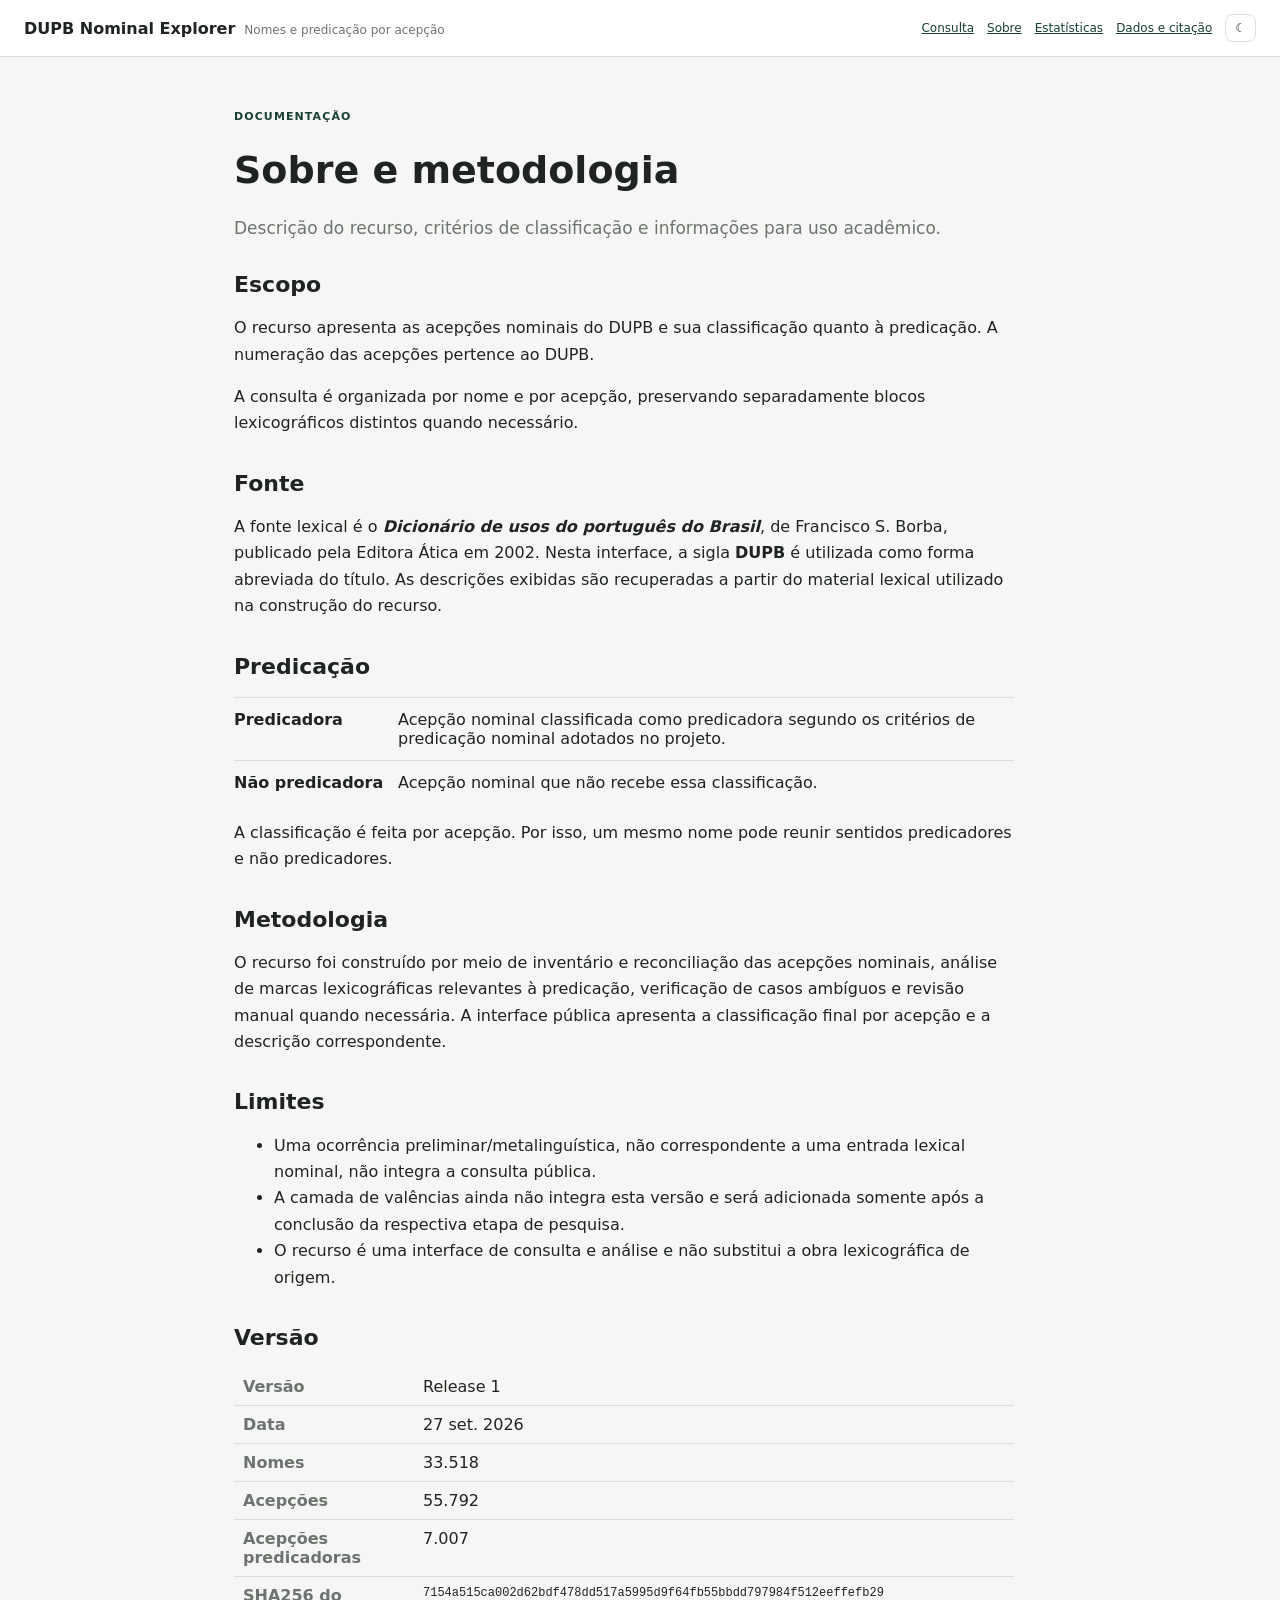
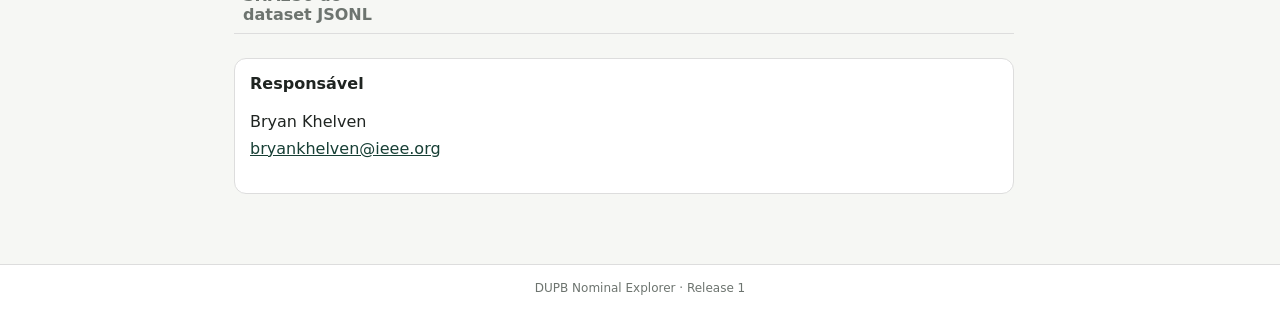
==== about.html @ 0bd73d30 "Publish DUPB Nominal Explorer" ====
<!doctype html><html lang="pt-BR"><head><meta charset="utf-8"><meta name="viewport" content="width=device-width,initial-scale=1"><title>Sobre · DUPB Nominal Explorer</title><script src="theme.js"></script><link rel="icon" href="favicon.svg" type="image/svg+xml"><link rel="stylesheet" href="styles.css"></head><body><header class="topbar"><div class="brand"><a href="index.html">DUPB Nominal Explorer</a><span>Nomes e predicação por acepção</span></div><nav><a href="index.html">Consulta</a><a href="about.html">Sobre</a><a href="stats.html">Estatísticas</a><a href="download.html">Dados e citação</a><button class="theme-btn" data-theme-toggle type="button"></button></nav></header><main class="page narrow"><p class="eyebrow">Documentação</p><h1>Sobre e metodologia</h1><p class="lead">Descrição do recurso, critérios de classificação e informações para uso acadêmico.</p><section class="prose"><h2>Escopo</h2><p>O recurso apresenta as acepções nominais do DUPB e sua classificação quanto à predicação. A numeração das acepções pertence ao DUPB.</p><p>A consulta é organizada por nome e por acepção, preservando separadamente blocos lexicográficos distintos quando necessário.</p><h2>Fonte</h2><p>A fonte lexical é o <strong><em>Dicionário de usos do português do Brasil</em></strong>, de Francisco S. Borba, publicado pela Editora Ática em 2002. Nesta interface, a sigla <strong>DUPB</strong> é utilizada como forma abreviada do título. As descrições exibidas são recuperadas a partir do material lexical utilizado na construção do recurso.</p><h2>Predicação</h2><div class="definition"><strong>Predicadora</strong><span>Acepção nominal classificada como predicadora segundo os critérios de predicação nominal adotados no projeto.</span></div><div class="definition"><strong>Não predicadora</strong><span>Acepção nominal que não recebe essa classificação.</span></div><p>A classificação é feita por acepção. Por isso, um mesmo nome pode reunir sentidos predicadores e não predicadores.</p><h2>Metodologia</h2><p>O recurso foi construído por meio de inventário e reconciliação das acepções nominais, análise de marcas lexicográficas relevantes à predicação, verificação de casos ambíguos e revisão manual quando necessária. A interface pública apresenta a classificação final por acepção e a descrição correspondente.</p><h2>Limites</h2><ul><li>Uma ocorrência preliminar/metalinguística, não correspondente a uma entrada lexical nominal, não integra a consulta pública.</li><li>A camada de valências ainda não integra esta versão e será adicionada somente após a conclusão da respectiva etapa de pesquisa.</li><li>O recurso é uma interface de consulta e análise e não substitui a obra lexicográfica de origem.</li></ul><h2>Versão</h2><table class="public-version"><tr><th>Versão</th><td>Release 1</td></tr><tr><th>Data</th><td>27 set. 2026</td></tr><tr><th>Nomes</th><td>33.518</td></tr><tr><th>Acepções</th><td>55.792</td></tr><tr><th>Acepções predicadoras</th><td>7.007</td></tr><tr><th>SHA256 do dataset JSONL</th><td class="mono" data-dataset-sha></td></tr></table><div class="contact"><strong>Responsável</strong><p>Bryan Khelven<br><a href="mailto:bryankhelven@ieee.org">bryankhelven@ieee.org</a></p></div></section></main><footer>DUPB Nominal Explorer · Release 1</footer><script src="data/release-info.js"></script><script src="common.js"></script></body></html>
---- styles.css ----
:root{--bg:#f6f7f4;--panel:#fbfcfa;--paper:#fff;--text:#1f2421;--muted:#6d746f;--line:#ddd;--accent:#173f35;--soft:#e7efec;--pred:#e7efec;--non:#efefec}:root[data-theme="dark"]{--bg:#131614;--panel:#181c19;--paper:#1f2421;--text:#e8ece9;--muted:#aab0ac;--line:#343a36;--accent:#a9d4c3;--soft:#26362f;--pred:#21382f;--non:#2b2f2c}*{box-sizing:border-box}body{margin:0;font-family:system-ui,-apple-system,BlinkMacSystemFont,"Segoe UI",sans-serif;background:var(--bg);color:var(--text)}a{color:var(--accent)}button,input,select{font:inherit;color:inherit}.topbar{padding:14px 24px;background:var(--paper);border-bottom:1px solid var(--line);display:flex;justify-content:space-between;gap:22px;align-items:center;position:sticky;top:0;z-index:10}.brand{display:flex;gap:9px;align-items:baseline;white-space:nowrap}.brand a{font-weight:800;text-decoration:none;color:var(--text)}.brand span{font-size:12px;color:var(--muted)}.topbar nav{display:flex;gap:13px;align-items:center;flex-wrap:wrap;justify-content:flex-end}.topbar nav a,.theme-btn{font-size:12px}.theme-btn{border:1px solid var(--line);background:var(--paper);padding:6px 9px;border-radius:8px}.explorer{display:grid;grid-template-columns:360px 1fr;min-height:calc(100vh - 58px)}.filters{padding:20px;border-right:1px solid var(--line);background:var(--panel);position:sticky;top:58px;height:calc(100vh - 58px);overflow:auto}.filters label{font-size:13px;font-weight:700}.filters input{width:100%;margin-top:7px;padding:11px;border:1px solid var(--line);background:var(--paper);border-radius:10px}.hint{font-size:11px;color:var(--muted);margin:6px 2px 0}.lab{font-size:12px;font-weight:800;margin:17px 0 7px}.chips{display:flex;gap:6px;flex-wrap:wrap}.chips button,.entry-data button,.lexical button{border:1px solid var(--line);background:var(--paper);padding:7px 10px;border-radius:999px;cursor:pointer}.chips button.on{background:var(--accent);color:var(--paper);border-color:var(--accent)}:root[data-theme="dark"] .chips button.on{color:#132018}.two-cols{display:grid;grid-template-columns:1fr 1fr;gap:8px}.two-cols select{width:100%;padding:7px;border:1px solid var(--line);border-radius:8px;background:var(--paper)}.alphabet{display:flex;gap:3px;flex-wrap:wrap}.alpha{border:0;background:transparent;color:var(--muted);padding:4px 6px;border-radius:5px;cursor:pointer}.alpha.on,.alpha:hover{background:var(--soft);color:var(--text)}#count{font-size:12px;color:var(--muted);margin:12px 2px}.lem{display:flex;justify-content:space-between;gap:10px;width:100%;border:0;background:transparent;color:var(--text);padding:8px;border-radius:8px;text-align:left;cursor:pointer}.lem:hover,.lem.sel{background:var(--soft)}.lem span{overflow:hidden;text-overflow:ellipsis;white-space:nowrap}.lem small{color:var(--muted);white-space:nowrap}#content{padding:42px clamp(24px,5vw,70px)}#intro,#entry{max-width:1040px;margin:auto}.eyebrow{color:var(--accent);text-transform:uppercase;font-size:11px;font-weight:800;letter-spacing:.1em}#intro h1,#entry h1{font-size:clamp(32px,4vw,48px);line-height:1.08;margin:4px 0 10px}.subtitle{font-size:18px;color:var(--muted);margin:0}.scope{font-family:Georgia,serif;font-size:19px;line-height:1.45;max-width:800px;margin:22px 0 0}#stats{display:grid;grid-template-columns:repeat(3,1fr);gap:10px;margin-top:28px}.stat{background:var(--paper);border:1px solid var(--line);border-radius:14px;padding:16px}.stat b{display:block;font-size:26px}.stat span{font-size:12px;color:var(--muted)}.page-links{display:flex;gap:15px;flex-wrap:wrap;margin-top:22px;font-size:13px}.entry-head{display:flex;justify-content:space-between;gap:20px;align-items:flex-end}.entry-head #summary{color:var(--muted)}.entry-data{display:flex;gap:6px;align-items:center;flex-wrap:wrap;padding-bottom:14px}.entry-data span{font-size:12px;color:var(--muted)}.entry-body{display:grid;grid-template-columns:minmax(0,1fr) 230px;gap:28px}.lexical{border-left:1px solid var(--line);padding-left:18px;position:sticky;top:82px;align-self:start}.lexical h2{font-size:12px;text-transform:uppercase;letter-spacing:.08em;color:var(--muted)}.lexical dl{display:grid;grid-template-columns:1fr auto;gap:6px 10px;font-size:12px}.lexical dt{color:var(--muted)}.lexical dd{margin:0;font-weight:700}.lexical button{display:block;width:100%;margin-top:6px;border-radius:8px}.grp{margin:26px 0}.grp h3{margin:0 0 8px}.card{background:var(--paper);border:1px solid var(--line);border-radius:16px;padding:17px 19px;margin:9px 0}.top{display:flex;justify-content:space-between;gap:10px}.num{font-size:12px;color:var(--muted);font-weight:800}.badge{font-size:11px;font-weight:800;border-radius:999px;padding:5px 9px}.badge.S{background:var(--pred);color:var(--accent)}.badge.N{background:var(--non);color:var(--muted)}.desc{font-family:Georgia,serif;font-size:24px;margin:8px 0 0;line-height:1.3}footer{padding:16px;text-align:center;font-size:12px;color:var(--muted);background:var(--paper);border-top:1px solid var(--line)}
/* public documentation */.page{max-width:1040px;margin:auto;padding:42px 24px 70px}.page.narrow{max-width:860px}.page h1{font-size:38px}.page h2{font-size:22px;margin-top:34px}.lead{font-size:17px;color:var(--muted)}.prose{max-width:780px}.prose p,.prose li{line-height:1.65}.definition{display:grid;grid-template-columns:150px 1fr;gap:14px;border-top:1px solid var(--line);padding:12px 0}.public-version{width:100%;border-collapse:collapse;margin-top:12px}.public-version th,.public-version td{text-align:left;padding:9px;border-bottom:1px solid var(--line);vertical-align:top}.public-version th{width:180px;color:var(--muted);font-weight:600}.mono{font-family:ui-monospace,SFMono-Regular,Consolas,monospace;font-size:12px;overflow-wrap:anywhere}.contact{border:1px solid var(--line);background:var(--paper);padding:15px;border-radius:12px;margin-top:24px}.info-grid,.stats-grid,.download-grid{display:grid;grid-template-columns:repeat(2,minmax(0,1fr));gap:12px}.info-card,.stat-panel,.download-card{background:var(--paper);border:1px solid var(--line);border-radius:12px;padding:17px}.info-card b{display:block;font-size:25px}.info-card span{font-size:12px;color:var(--muted)}.bar-row{display:grid;grid-template-columns:minmax(120px,1fr) 2fr auto;gap:10px;align-items:center;margin:8px 0;font-size:12px}.bar{height:8px;background:var(--soft);border-radius:999px;overflow:hidden}.bar i{display:block;height:100%;background:var(--accent)}.button-row{display:flex;gap:8px;flex-wrap:wrap}.btn{display:inline-block;border:1px solid var(--line);background:var(--paper);padding:8px 11px;border-radius:8px;text-decoration:none;color:var(--text);cursor:pointer}.btn.primary{background:var(--accent);border-color:var(--accent);color:var(--paper)}:root[data-theme="dark"] .btn.primary{color:#132018}.checksum{overflow-wrap:anywhere;font-family:ui-monospace,SFMono-Regular,Consolas,monospace;font-size:12px}
@media(max-width:900px){.topbar{align-items:flex-start;flex-direction:column}.topbar nav{justify-content:flex-start}.explorer{display:block}.filters{position:static;height:auto;border-right:0;border-bottom:1px solid var(--line)}#list{max-height:260px;overflow:auto}#content{padding:30px 16px}#stats{grid-template-columns:1fr 1fr}.entry-head{display:block}.entry-data{padding:0 0 14px}.entry-body{display:block}.lexical{position:static;border-left:0;border-top:1px solid var(--line);padding:16px 0 0;margin-top:22px}.info-grid,.stats-grid,.download-grid{grid-template-columns:1fr}}
@media(max-width:560px){#stats{grid-template-columns:1fr}.two-cols{grid-template-columns:1fr}.brand{align-items:flex-start;flex-direction:column}.definition{grid-template-columns:1fr}}

/* WEB V3 — lexical search/filter feedback */
.suggestions{margin-top:8px;border:1px solid var(--line);background:var(--paper);border-radius:10px;overflow:hidden;box-shadow:0 8px 24px rgba(0,0,0,.07)}
.shead{padding:7px 9px 4px;font-size:10px;font-weight:800;letter-spacing:.08em;text-transform:uppercase;color:var(--muted)}.shead.secondary{border-top:1px solid var(--line);margin-top:3px}
.sitem{display:block;width:100%;border:0;background:transparent;text-align:left;padding:7px 9px;cursor:pointer}.sitem:hover,.sitem:focus-visible{background:var(--soft)}.sitem.secondary{color:var(--muted)}
.facet-count{margin-left:5px;opacity:.72;font-variant-numeric:tabular-nums;font-size:.82em}.chips button.on .facet-count{opacity:1}
.segmented{gap:0;flex-wrap:nowrap}.segmented button{border-radius:0;margin-left:-1px}.segmented button:first-child{border-radius:999px 0 0 999px;margin-left:0}.segmented button:last-child{border-radius:0 999px 999px 0}
.active-filters{display:flex;flex-wrap:wrap;gap:5px;margin:12px 0 4px}.filter-chip{border:1px solid var(--line);background:var(--paper);padding:5px 8px;border-radius:999px;font-size:11px;cursor:pointer}.filter-chip:hover{background:var(--soft)}
#count{font-variant-numeric:tabular-nums}
.lem.lexical-row{align-items:center;padding:10px 8px;border-bottom:1px solid var(--line);border-radius:0}.lem.lexical-row:first-child{border-top:1px solid var(--line)}.lem.lexical-row:hover,.lem.lexical-row.sel{background:var(--soft)}
.lex-main{display:flex;flex-direction:column;gap:2px;min-width:0}.lex-main strong{font-weight:700;overflow:hidden;text-overflow:ellipsis;white-space:nowrap}.lex-main small{font-size:11px;color:var(--muted);white-space:normal}.chev{font-size:19px;color:var(--muted);padding-left:6px}
@media(max-width:560px){.segmented{flex-wrap:wrap;gap:5px}.segmented button,.segmented button:first-child,.segmented button:last-child{border-radius:999px;margin-left:0}}

/* WEB V4 — sidebar hierarchy and publication UX */
.explorer{grid-template-columns:390px 1fr}.filters{padding:16px 18px}.top-actions{display:flex;gap:7px;align-items:center;flex-wrap:wrap;justify-content:flex-end}.topbar nav a.nav-btn{text-decoration:none;color:var(--text);border:1px solid var(--line);background:var(--paper);padding:6px 10px;border-radius:8px;font-size:12px;line-height:1}.topbar nav a.nav-btn:hover{background:var(--soft)}.icon-btn{width:34px;height:32px;padding:0!important;display:grid;place-items:center;font-size:17px!important;line-height:1;cursor:pointer}.search-block{margin-bottom:10px}.search-block label{display:block}.search-block .hint{max-width:330px}.sidebar-section{border-top:1px solid var(--line);margin-top:12px;padding-top:2px}.sidebar-section>summary{list-style:none;cursor:pointer;font-size:12px;font-weight:800;padding:10px 2px 7px;display:flex;align-items:center;justify-content:space-between}.sidebar-section>summary::-webkit-details-marker{display:none}.sidebar-section>summary::after{content:'⌄';color:var(--muted);font-size:14px;transition:transform .15s ease}.sidebar-section:not([open])>summary::after{transform:rotate(-90deg)}.sidebar-section-body{padding:0 0 4px}.profile-options{display:grid;gap:6px}.profile-options button{width:100%;min-height:38px;display:grid;grid-template-columns:58px minmax(0,1fr);align-items:center;text-align:left;gap:8px;border:1px solid var(--line);background:var(--paper);color:var(--text);border-radius:11px;padding:7px 10px 7px 7px;cursor:pointer}.profile-options button:hover{background:var(--soft)}.profile-options button.on{background:var(--accent);border-color:var(--accent);color:var(--paper)}:root[data-theme="dark"] .profile-options button.on{color:#132018}.profile-options .facet-count{margin:0;padding:2px 5px;min-width:48px;text-align:center;font-size:10px;line-height:1.35;font-weight:700;font-variant-numeric:tabular-nums;color:var(--accent);background:var(--soft);border-radius:6px}.profile-options button.on .facet-count{color:inherit;background:rgba(255,255,255,.18);opacity:.9}:root[data-theme="dark"] .profile-options button.on .facet-count{background:rgba(19,32,24,.12)}.profile-options .facet-label{font-size:13px;line-height:1.25;font-weight:600}.segmented{display:grid;grid-template-columns:1.2fr 1fr 1.25fr;gap:0;width:100%;overflow:hidden;border:1px solid var(--line);border-radius:10px}.segmented button,.segmented button:first-child,.segmented button:last-child{min-width:0;margin:0;border:0;border-right:1px solid var(--line);border-radius:0;padding:8px 7px;font-size:11px;line-height:1.15;white-space:normal;background:var(--paper)}.segmented button:last-child{border-right:0}.segmented button.on{background:var(--accent);color:var(--paper)}:root[data-theme="dark"] .segmented button.on{color:#132018}#count{margin:10px 2px 8px;padding-top:8px;border-top:1px solid var(--line);font-size:11px}.lexical-list{min-height:100px}.list-sentinel{height:1px}.lem.lexical-row{padding:11px 7px}.lex-main small{font-size:11px;line-height:1.35}.lexical-actions{margin-top:12px;padding-top:10px;border-top:1px solid var(--line)}.lexical .quiet-action{display:inline-block;width:auto;margin:0;padding:4px 0;border:0;border-radius:0;background:transparent;color:var(--accent);font-size:11px;text-align:left;cursor:pointer}.lexical .quiet-action:hover{text-decoration:underline}.cite-menu{margin-top:5px}.cite-menu>summary{cursor:pointer;color:var(--accent);font-size:11px;list-style:none}.cite-menu>summary::-webkit-details-marker{display:none}.cite-menu>summary::after{content:' ▾';color:var(--muted)}.cite-menu[open]>summary::after{content:' ▴'}.cite-menu-body{display:flex;flex-direction:column;align-items:flex-start;gap:2px;padding:5px 0 0}.entry-data button{padding:5px 8px;font-size:11px;background:transparent}.entry-data span{font-size:11px}.suggestions{display:none!important}@media(max-width:900px){.explorer{display:block}.filters{padding:14px 16px}}@media(max-width:560px){.segmented{display:grid;grid-template-columns:1fr}.segmented button,.segmented button:first-child,.segmented button:last-child{border-right:0;border-bottom:1px solid var(--line)}.segmented button:last-child{border-bottom:0}.profile-options button{grid-template-columns:54px minmax(0,1fr)}}
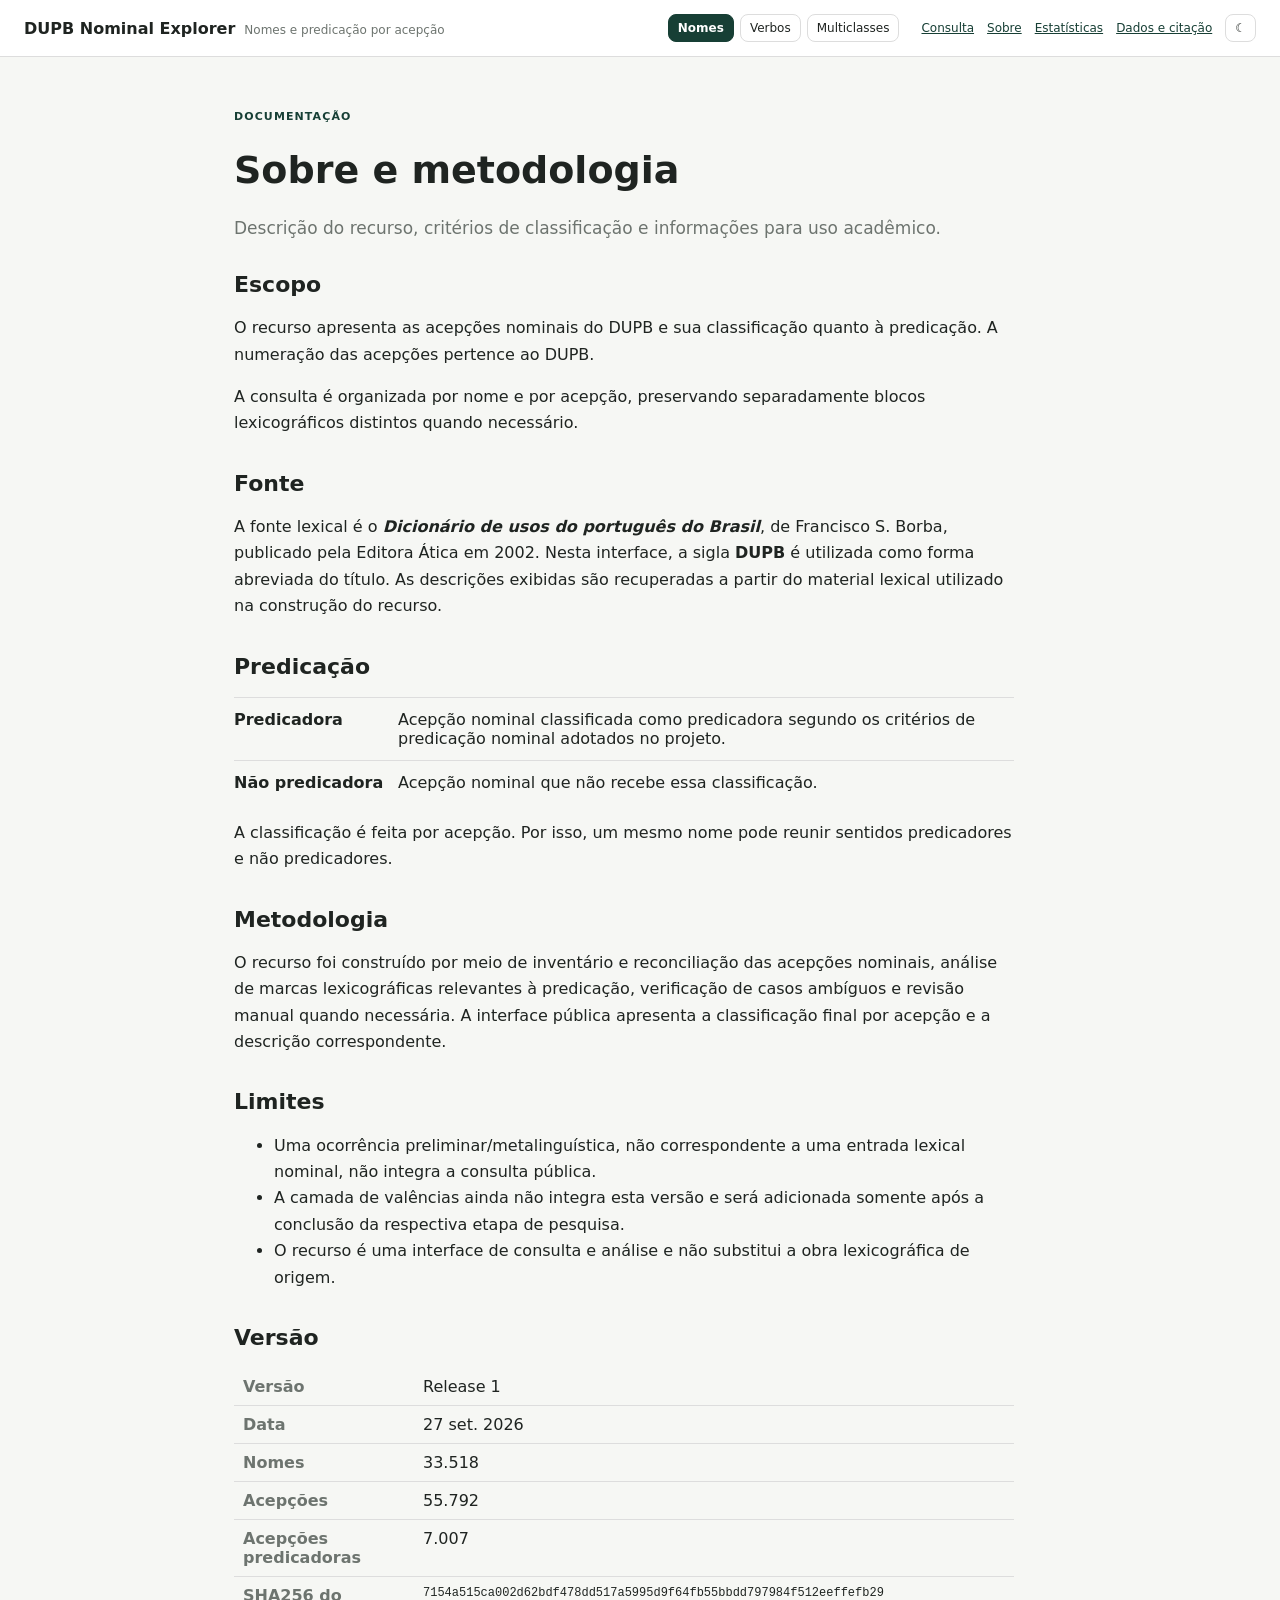
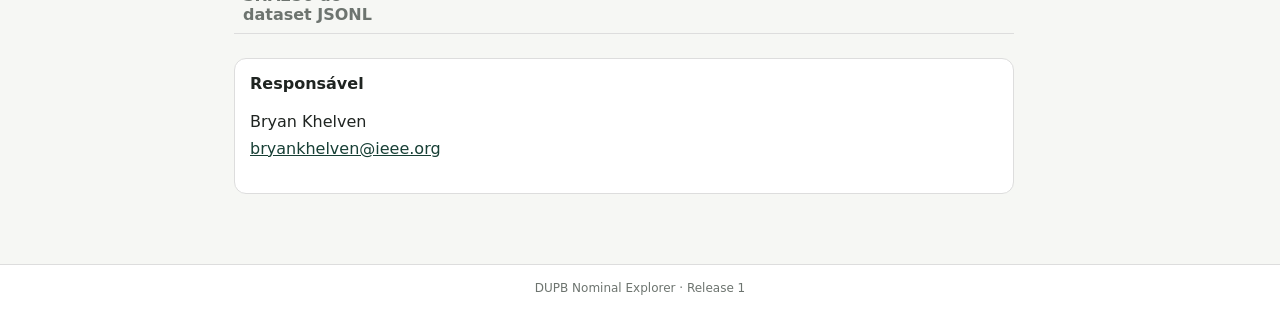
==== commit a7b256d6: "Add DUPB Explorer family navigation and restore landing statistics" ====
--- a/about.html
+++ b/about.html
@@ -1 +1 @@
-<!doctype html><html lang="pt-BR"><head><meta charset="utf-8"><meta name="viewport" content="width=device-width,initial-scale=1"><title>Sobre · DUPB Nominal Explorer</title><script src="theme.js"></script><link rel="icon" href="favicon.svg" type="image/svg+xml"><link rel="stylesheet" href="styles.css"></head><body><header class="topbar"><div class="brand"><a href="index.html">DUPB Nominal Explorer</a><span>Nomes e predicação por acepção</span></div><nav><a href="index.html">Consulta</a><a href="about.html">Sobre</a><a href="stats.html">Estatísticas</a><a href="download.html">Dados e citação</a><button class="theme-btn" data-theme-toggle type="button"></button></nav></header><main class="page narrow"><p class="eyebrow">Documentação</p><h1>Sobre e metodologia</h1><p class="lead">Descrição do recurso, critérios de classificação e informações para uso acadêmico.</p><section class="prose"><h2>Escopo</h2><p>O recurso apresenta as acepções nominais do DUPB e sua classificação quanto à predicação. A numeração das acepções pertence ao DUPB.</p><p>A consulta é organizada por nome e por acepção, preservando separadamente blocos lexicográficos distintos quando necessário.</p><h2>Fonte</h2><p>A fonte lexical é o <strong><em>Dicionário de usos do português do Brasil</em></strong>, de Francisco S. Borba, publicado pela Editora Ática em 2002. Nesta interface, a sigla <strong>DUPB</strong> é utilizada como forma abreviada do título. As descrições exibidas são recuperadas a partir do material lexical utilizado na construção do recurso.</p><h2>Predicação</h2><div class="definition"><strong>Predicadora</strong><span>Acepção nominal classificada como predicadora segundo os critérios de predicação nominal adotados no projeto.</span></div><div class="definition"><strong>Não predicadora</strong><span>Acepção nominal que não recebe essa classificação.</span></div><p>A classificação é feita por acepção. Por isso, um mesmo nome pode reunir sentidos predicadores e não predicadores.</p><h2>Metodologia</h2><p>O recurso foi construído por meio de inventário e reconciliação das acepções nominais, análise de marcas lexicográficas relevantes à predicação, verificação de casos ambíguos e revisão manual quando necessária. A interface pública apresenta a classificação final por acepção e a descrição correspondente.</p><h2>Limites</h2><ul><li>Uma ocorrência preliminar/metalinguística, não correspondente a uma entrada lexical nominal, não integra a consulta pública.</li><li>A camada de valências ainda não integra esta versão e será adicionada somente após a conclusão da respectiva etapa de pesquisa.</li><li>O recurso é uma interface de consulta e análise e não substitui a obra lexicográfica de origem.</li></ul><h2>Versão</h2><table class="public-version"><tr><th>Versão</th><td>Release 1</td></tr><tr><th>Data</th><td>27 set. 2026</td></tr><tr><th>Nomes</th><td>33.518</td></tr><tr><th>Acepções</th><td>55.792</td></tr><tr><th>Acepções predicadoras</th><td>7.007</td></tr><tr><th>SHA256 do dataset JSONL</th><td class="mono" data-dataset-sha></td></tr></table><div class="contact"><strong>Responsável</strong><p>Bryan Khelven<br><a href="mailto:bryankhelven@ieee.org">bryankhelven@ieee.org</a></p></div></section></main><footer>DUPB Nominal Explorer · Release 1</footer><script src="data/release-info.js"></script><script src="common.js"></script></body></html>+<!doctype html><html lang="pt-BR"><head><meta charset="utf-8"><meta name="viewport" content="width=device-width,initial-scale=1"><title>Sobre · DUPB Nominal Explorer</title><script src="theme.js"></script><link rel="icon" href="favicon.svg" type="image/svg+xml"><link rel="stylesheet" href="styles.css"></head><body><header class="topbar"><div class="brand"><a href="index.html">DUPB Nominal Explorer</a><span>Nomes e predicação por acepção</span></div><nav><a href="index.html">Consulta</a><a href="about.html">Sobre</a><a href="stats.html">Estatísticas</a><a href="download.html">Dados e citação</a><button class="theme-btn" data-theme-toggle type="button"></button></nav></header><main class="page narrow"><p class="eyebrow">Documentação</p><h1>Sobre e metodologia</h1><p class="lead">Descrição do recurso, critérios de classificação e informações para uso acadêmico.</p><section class="prose"><h2>Escopo</h2><p>O recurso apresenta as acepções nominais do DUPB e sua classificação quanto à predicação. A numeração das acepções pertence ao DUPB.</p><p>A consulta é organizada por nome e por acepção, preservando separadamente blocos lexicográficos distintos quando necessário.</p><h2>Fonte</h2><p>A fonte lexical é o <strong><em>Dicionário de usos do português do Brasil</em></strong>, de Francisco S. Borba, publicado pela Editora Ática em 2002. Nesta interface, a sigla <strong>DUPB</strong> é utilizada como forma abreviada do título. As descrições exibidas são recuperadas a partir do material lexical utilizado na construção do recurso.</p><h2>Predicação</h2><div class="definition"><strong>Predicadora</strong><span>Acepção nominal classificada como predicadora segundo os critérios de predicação nominal adotados no projeto.</span></div><div class="definition"><strong>Não predicadora</strong><span>Acepção nominal que não recebe essa classificação.</span></div><p>A classificação é feita por acepção. Por isso, um mesmo nome pode reunir sentidos predicadores e não predicadores.</p><h2>Metodologia</h2><p>O recurso foi construído por meio de inventário e reconciliação das acepções nominais, análise de marcas lexicográficas relevantes à predicação, verificação de casos ambíguos e revisão manual quando necessária. A interface pública apresenta a classificação final por acepção e a descrição correspondente.</p><h2>Limites</h2><ul><li>Uma ocorrência preliminar/metalinguística, não correspondente a uma entrada lexical nominal, não integra a consulta pública.</li><li>A camada de valências ainda não integra esta versão e será adicionada somente após a conclusão da respectiva etapa de pesquisa.</li><li>O recurso é uma interface de consulta e análise e não substitui a obra lexicográfica de origem.</li></ul><h2>Versão</h2><table class="public-version"><tr><th>Versão</th><td>Release 1</td></tr><tr><th>Data</th><td>27 set. 2026</td></tr><tr><th>Nomes</th><td>33.518</td></tr><tr><th>Acepções</th><td>55.792</td></tr><tr><th>Acepções predicadoras</th><td>7.007</td></tr><tr><th>SHA256 do dataset JSONL</th><td class="mono" data-dataset-sha></td></tr></table><div class="contact"><strong>Responsável</strong><p>Bryan Khelven<br><a href="mailto:bryankhelven@ieee.org">bryankhelven@ieee.org</a></p></div></section></main><footer>DUPB Nominal Explorer · Release 1</footer><script src="data/release-info.js"></script><script src="common.js"></script><script src="resource-nav.js"></script></body></html>
--- a/styles.css
+++ b/styles.css
@@ -17,3 +17,10 @@
 
 /* WEB V4 — sidebar hierarchy and publication UX */
 .explorer{grid-template-columns:390px 1fr}.filters{padding:16px 18px}.top-actions{display:flex;gap:7px;align-items:center;flex-wrap:wrap;justify-content:flex-end}.topbar nav a.nav-btn{text-decoration:none;color:var(--text);border:1px solid var(--line);background:var(--paper);padding:6px 10px;border-radius:8px;font-size:12px;line-height:1}.topbar nav a.nav-btn:hover{background:var(--soft)}.icon-btn{width:34px;height:32px;padding:0!important;display:grid;place-items:center;font-size:17px!important;line-height:1;cursor:pointer}.search-block{margin-bottom:10px}.search-block label{display:block}.search-block .hint{max-width:330px}.sidebar-section{border-top:1px solid var(--line);margin-top:12px;padding-top:2px}.sidebar-section>summary{list-style:none;cursor:pointer;font-size:12px;font-weight:800;padding:10px 2px 7px;display:flex;align-items:center;justify-content:space-between}.sidebar-section>summary::-webkit-details-marker{display:none}.sidebar-section>summary::after{content:'⌄';color:var(--muted);font-size:14px;transition:transform .15s ease}.sidebar-section:not([open])>summary::after{transform:rotate(-90deg)}.sidebar-section-body{padding:0 0 4px}.profile-options{display:grid;gap:6px}.profile-options button{width:100%;min-height:38px;display:grid;grid-template-columns:58px minmax(0,1fr);align-items:center;text-align:left;gap:8px;border:1px solid var(--line);background:var(--paper);color:var(--text);border-radius:11px;padding:7px 10px 7px 7px;cursor:pointer}.profile-options button:hover{background:var(--soft)}.profile-options button.on{background:var(--accent);border-color:var(--accent);color:var(--paper)}:root[data-theme="dark"] .profile-options button.on{color:#132018}.profile-options .facet-count{margin:0;padding:2px 5px;min-width:48px;text-align:center;font-size:10px;line-height:1.35;font-weight:700;font-variant-numeric:tabular-nums;color:var(--accent);background:var(--soft);border-radius:6px}.profile-options button.on .facet-count{color:inherit;background:rgba(255,255,255,.18);opacity:.9}:root[data-theme="dark"] .profile-options button.on .facet-count{background:rgba(19,32,24,.12)}.profile-options .facet-label{font-size:13px;line-height:1.25;font-weight:600}.segmented{display:grid;grid-template-columns:1.2fr 1fr 1.25fr;gap:0;width:100%;overflow:hidden;border:1px solid var(--line);border-radius:10px}.segmented button,.segmented button:first-child,.segmented button:last-child{min-width:0;margin:0;border:0;border-right:1px solid var(--line);border-radius:0;padding:8px 7px;font-size:11px;line-height:1.15;white-space:normal;background:var(--paper)}.segmented button:last-child{border-right:0}.segmented button.on{background:var(--accent);color:var(--paper)}:root[data-theme="dark"] .segmented button.on{color:#132018}#count{margin:10px 2px 8px;padding-top:8px;border-top:1px solid var(--line);font-size:11px}.lexical-list{min-height:100px}.list-sentinel{height:1px}.lem.lexical-row{padding:11px 7px}.lex-main small{font-size:11px;line-height:1.35}.lexical-actions{margin-top:12px;padding-top:10px;border-top:1px solid var(--line)}.lexical .quiet-action{display:inline-block;width:auto;margin:0;padding:4px 0;border:0;border-radius:0;background:transparent;color:var(--accent);font-size:11px;text-align:left;cursor:pointer}.lexical .quiet-action:hover{text-decoration:underline}.cite-menu{margin-top:5px}.cite-menu>summary{cursor:pointer;color:var(--accent);font-size:11px;list-style:none}.cite-menu>summary::-webkit-details-marker{display:none}.cite-menu>summary::after{content:' ▾';color:var(--muted)}.cite-menu[open]>summary::after{content:' ▴'}.cite-menu-body{display:flex;flex-direction:column;align-items:flex-start;gap:2px;padding:5px 0 0}.entry-data button{padding:5px 8px;font-size:11px;background:transparent}.entry-data span{font-size:11px}.suggestions{display:none!important}@media(max-width:900px){.explorer{display:block}.filters{padding:14px 16px}}@media(max-width:560px){.segmented{display:grid;grid-template-columns:1fr}.segmented button,.segmented button:first-child,.segmented button:last-child{border-right:0;border-bottom:1px solid var(--line)}.segmented button:last-child{border-bottom:0}.profile-options button{grid-template-columns:54px minmax(0,1fr)}}
+
+/* DUPB Explorer family navigation */
+.resource-switch{display:flex;gap:6px;align-items:center;flex-wrap:wrap;margin-left:auto}
+.resource-switch a{font-size:12px;text-decoration:none;color:var(--text);border:1px solid var(--line);background:var(--paper);padding:6px 9px;border-radius:8px}
+.resource-switch a.active{background:var(--accent);border-color:var(--accent);color:var(--paper);font-weight:750}
+:root[data-theme="dark"] .resource-switch a.active{color:#132018}
+@media(max-width:900px){.resource-switch{margin-left:0}}
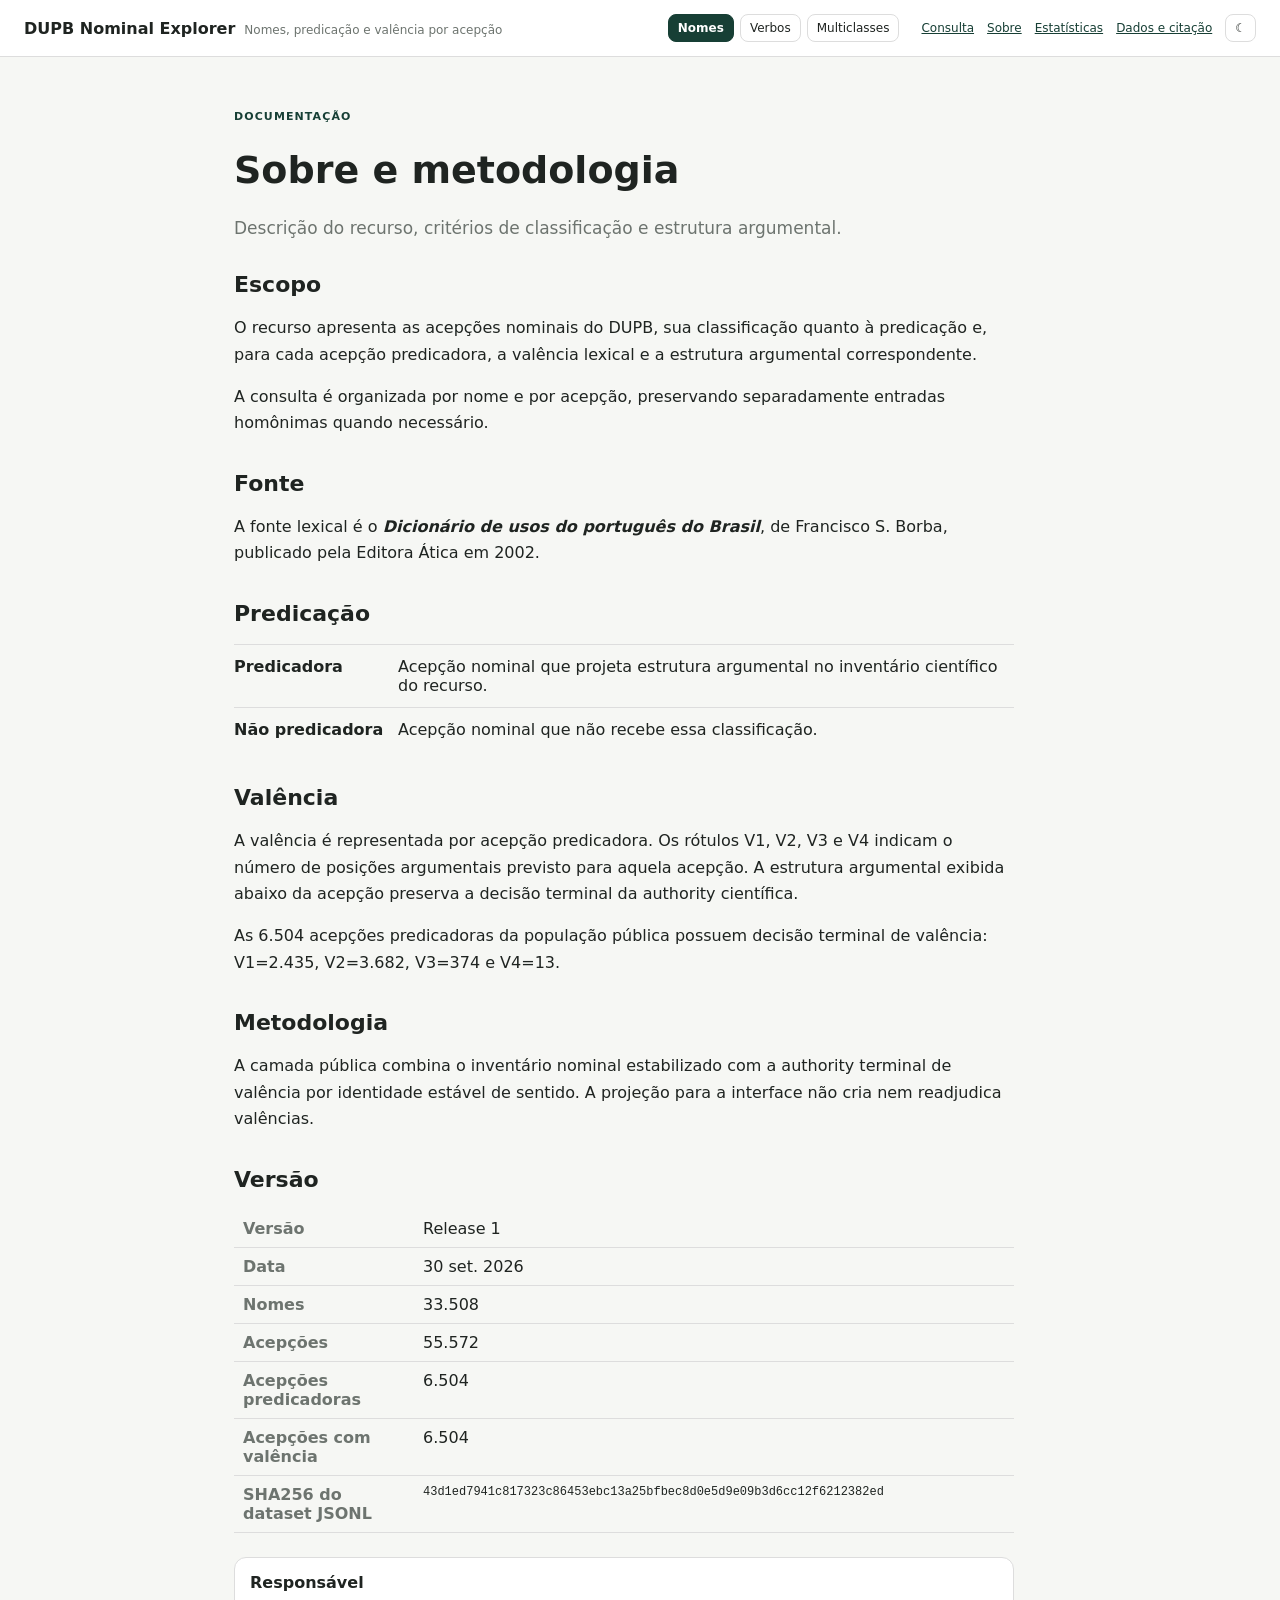
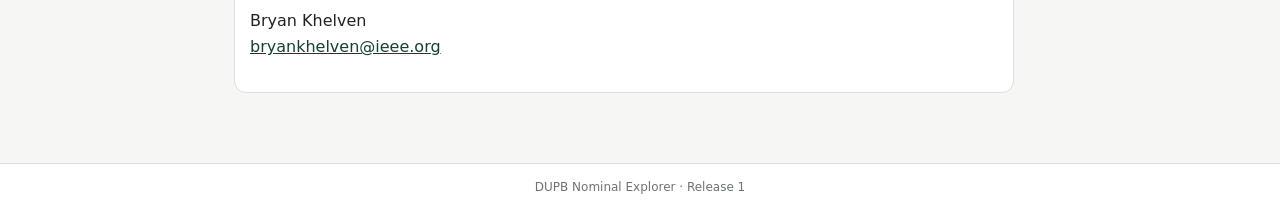
==== commit 5e0cf09e: "Publish nominal valency UI ORCH219" ====
--- a/about.html
+++ b/about.html
@@ -1 +1 @@
-<!doctype html><html lang="pt-BR"><head><meta charset="utf-8"><meta name="viewport" content="width=device-width,initial-scale=1"><title>Sobre · DUPB Nominal Explorer</title><script src="theme.js"></script><link rel="icon" href="favicon.svg" type="image/svg+xml"><link rel="stylesheet" href="styles.css"></head><body><header class="topbar"><div class="brand"><a href="index.html">DUPB Nominal Explorer</a><span>Nomes e predicação por acepção</span></div><nav><a href="index.html">Consulta</a><a href="about.html">Sobre</a><a href="stats.html">Estatísticas</a><a href="download.html">Dados e citação</a><button class="theme-btn" data-theme-toggle type="button"></button></nav></header><main class="page narrow"><p class="eyebrow">Documentação</p><h1>Sobre e metodologia</h1><p class="lead">Descrição do recurso, critérios de classificação e informações para uso acadêmico.</p><section class="prose"><h2>Escopo</h2><p>O recurso apresenta as acepções nominais do DUPB e sua classificação quanto à predicação. A numeração das acepções pertence ao DUPB.</p><p>A consulta é organizada por nome e por acepção, preservando separadamente blocos lexicográficos distintos quando necessário.</p><h2>Fonte</h2><p>A fonte lexical é o <strong><em>Dicionário de usos do português do Brasil</em></strong>, de Francisco S. Borba, publicado pela Editora Ática em 2002. Nesta interface, a sigla <strong>DUPB</strong> é utilizada como forma abreviada do título. As descrições exibidas são recuperadas a partir do material lexical utilizado na construção do recurso.</p><h2>Predicação</h2><div class="definition"><strong>Predicadora</strong><span>Acepção nominal classificada como predicadora segundo os critérios de predicação nominal adotados no projeto.</span></div><div class="definition"><strong>Não predicadora</strong><span>Acepção nominal que não recebe essa classificação.</span></div><p>A classificação é feita por acepção. Por isso, um mesmo nome pode reunir sentidos predicadores e não predicadores.</p><h2>Metodologia</h2><p>O recurso foi construído por meio de inventário e reconciliação das acepções nominais, análise de marcas lexicográficas relevantes à predicação, verificação de casos ambíguos e revisão manual quando necessária. A interface pública apresenta a classificação final por acepção e a descrição correspondente.</p><h2>Limites</h2><ul><li>Uma ocorrência preliminar/metalinguística, não correspondente a uma entrada lexical nominal, não integra a consulta pública.</li><li>A camada de valências ainda não integra esta versão e será adicionada somente após a conclusão da respectiva etapa de pesquisa.</li><li>O recurso é uma interface de consulta e análise e não substitui a obra lexicográfica de origem.</li></ul><h2>Versão</h2><table class="public-version"><tr><th>Versão</th><td>Release 1</td></tr><tr><th>Data</th><td>27 set. 2026</td></tr><tr><th>Nomes</th><td>33.518</td></tr><tr><th>Acepções</th><td>55.792</td></tr><tr><th>Acepções predicadoras</th><td>7.007</td></tr><tr><th>SHA256 do dataset JSONL</th><td class="mono" data-dataset-sha></td></tr></table><div class="contact"><strong>Responsável</strong><p>Bryan Khelven<br><a href="mailto:bryankhelven@ieee.org">bryankhelven@ieee.org</a></p></div></section></main><footer>DUPB Nominal Explorer · Release 1</footer><script src="data/release-info.js"></script><script src="common.js"></script><script src="resource-nav.js"></script></body></html>+<!doctype html><html lang="pt-BR"><head><meta charset="utf-8"><meta name="viewport" content="width=device-width,initial-scale=1"><title>Sobre · DUPB Nominal Explorer</title><script src="theme.js"></script><link rel="icon" href="favicon.svg" type="image/svg+xml"><link rel="stylesheet" href="styles.css"><link rel="stylesheet" href="valency.css"></head><body><header class="topbar"><div class="brand"><a href="index.html">DUPB Nominal Explorer</a><span>Nomes, predicação e valência por acepção</span></div><nav><a href="index.html">Consulta</a><a href="about.html">Sobre</a><a href="stats.html">Estatísticas</a><a href="download.html">Dados e citação</a><button class="theme-btn" data-theme-toggle type="button"></button></nav></header><main class="page narrow"><p class="eyebrow">Documentação</p><h1>Sobre e metodologia</h1><p class="lead">Descrição do recurso, critérios de classificação e estrutura argumental.</p><section class="prose"><h2>Escopo</h2><p>O recurso apresenta as acepções nominais do DUPB, sua classificação quanto à predicação e, para cada acepção predicadora, a valência lexical e a estrutura argumental correspondente.</p><p>A consulta é organizada por nome e por acepção, preservando separadamente entradas homônimas quando necessário.</p><h2>Fonte</h2><p>A fonte lexical é o <strong><em>Dicionário de usos do português do Brasil</em></strong>, de Francisco S. Borba, publicado pela Editora Ática em 2002.</p><h2>Predicação</h2><div class="definition"><strong>Predicadora</strong><span>Acepção nominal que projeta estrutura argumental no inventário científico do recurso.</span></div><div class="definition"><strong>Não predicadora</strong><span>Acepção nominal que não recebe essa classificação.</span></div><h2>Valência</h2><p>A valência é representada por acepção predicadora. Os rótulos V1, V2, V3 e V4 indicam o número de posições argumentais previsto para aquela acepção. A estrutura argumental exibida abaixo da acepção preserva a decisão terminal da authority científica.</p><p>As 6.504 acepções predicadoras da população pública possuem decisão terminal de valência: V1=2.435, V2=3.682, V3=374 e V4=13.</p><h2>Metodologia</h2><p>A camada pública combina o inventário nominal estabilizado com a authority terminal de valência por identidade estável de sentido. A projeção para a interface não cria nem readjudica valências.</p><h2>Versão</h2><table class="public-version"><tr><th>Versão</th><td>Release 1</td></tr><tr><th>Data</th><td>30 set. 2026</td></tr><tr><th>Nomes</th><td>33.508</td></tr><tr><th>Acepções</th><td>55.572</td></tr><tr><th>Acepções predicadoras</th><td>6.504</td></tr><tr><th>Acepções com valência</th><td>6.504</td></tr><tr><th>SHA256 do dataset JSONL</th><td class="mono" data-dataset-sha></td></tr></table><div class="contact"><strong>Responsável</strong><p>Bryan Khelven<br><a href="mailto:bryankhelven@ieee.org">bryankhelven@ieee.org</a></p></div></section></main><footer>DUPB Nominal Explorer · Release 1</footer><script src="data/release-info.js"></script><script src="common.js"></script><script src="resource-nav.js"></script></body></html>
--- a/valency.css
+++ b/valency.css
@@ -0,0 +1,17 @@
+
+/* Valency UI — ORCH215 candidate */
+.badges{display:flex;align-items:center;gap:6px;flex-wrap:wrap}
+.badge.valency{font-weight:850;letter-spacing:.04em;border:1px solid currentColor;background:transparent}
+.valency-box{margin-top:12px;padding:11px 12px;border:1px solid var(--line);border-radius:10px;background:var(--soft)}
+.valency-label{font-size:10px;text-transform:uppercase;letter-spacing:.08em;font-weight:800;color:var(--muted);margin-bottom:7px}
+.argument-row{display:flex;align-items:center;gap:7px;flex-wrap:wrap}
+.arg-chip{display:inline-block;padding:4px 7px;border-radius:7px;background:var(--paper);border:1px solid var(--line);font-family:ui-monospace,SFMono-Regular,Consolas,monospace;font-size:11px;overflow-wrap:anywhere}
+.arg-sep{color:var(--muted);font-weight:700}
+.arg-note{font-size:12px;color:var(--muted);font-style:italic}
+.valency-filter{display:grid;grid-template-columns:1.25fr repeat(4,1fr);gap:0;width:100%;overflow:hidden;border:1px solid var(--line);border-radius:10px}
+.valency-filter button{border:0;border-right:1px solid var(--line);border-radius:0!important;margin:0!important;padding:8px 5px;background:var(--paper);color:var(--text);cursor:pointer;font-size:11px}
+.valency-filter button:last-child{border-right:0}.valency-filter button.on{background:var(--accent);color:var(--paper)}
+:root[data-theme="dark"] .valency-filter button.on{color:#132018}
+.valency-summary{display:grid;grid-template-columns:repeat(4,minmax(0,1fr));gap:10px}
+.valency-summary .info-card b{font-size:24px}
+@media(max-width:560px){.valency-filter{grid-template-columns:1fr 1fr 1fr}.valency-filter button{border-bottom:1px solid var(--line)}.argument-row{align-items:flex-start}.valency-summary{grid-template-columns:1fr 1fr}}
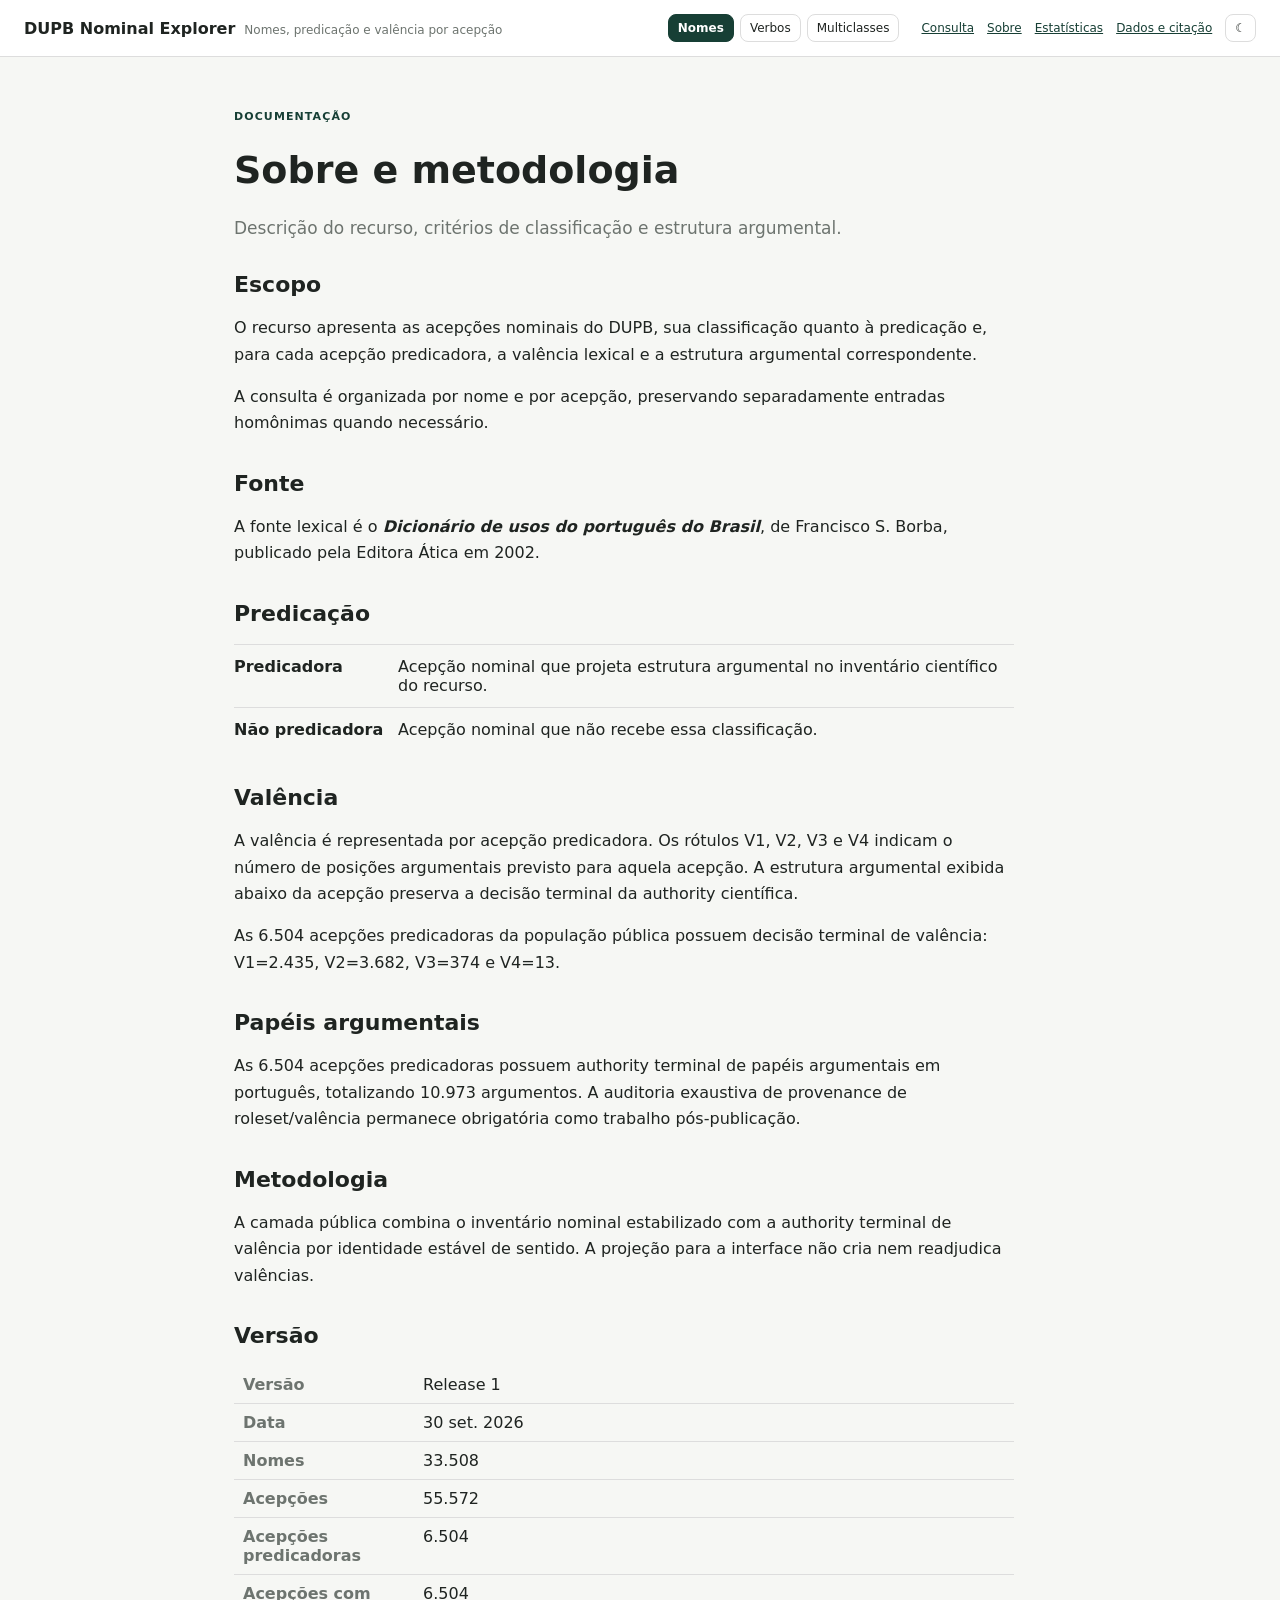
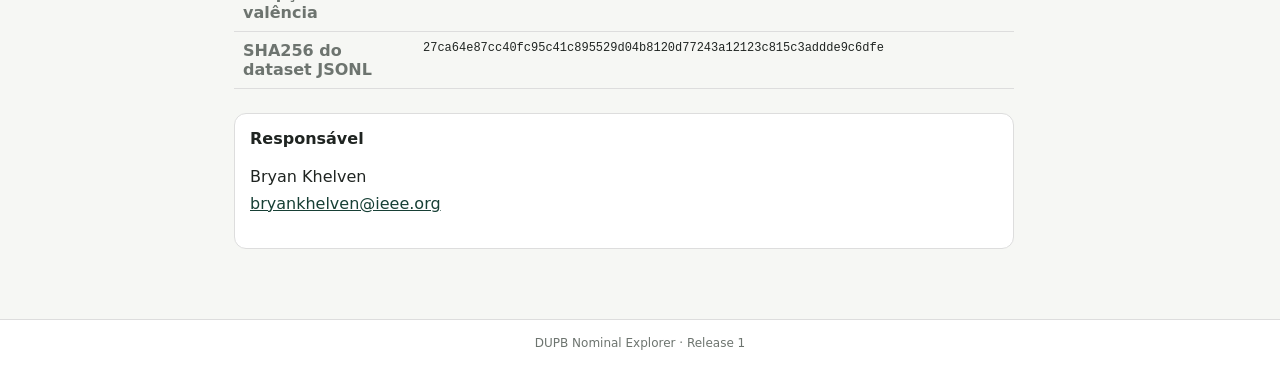
==== commit 5c7e8823: "Publish full nominal role authority ORCH272" ====
--- a/about.html
+++ b/about.html
@@ -1 +1 @@
-<!doctype html><html lang="pt-BR"><head><meta charset="utf-8"><meta name="viewport" content="width=device-width,initial-scale=1"><title>Sobre · DUPB Nominal Explorer</title><script src="theme.js"></script><link rel="icon" href="favicon.svg" type="image/svg+xml"><link rel="stylesheet" href="styles.css"><link rel="stylesheet" href="valency.css"></head><body><header class="topbar"><div class="brand"><a href="index.html">DUPB Nominal Explorer</a><span>Nomes, predicação e valência por acepção</span></div><nav><a href="index.html">Consulta</a><a href="about.html">Sobre</a><a href="stats.html">Estatísticas</a><a href="download.html">Dados e citação</a><button class="theme-btn" data-theme-toggle type="button"></button></nav></header><main class="page narrow"><p class="eyebrow">Documentação</p><h1>Sobre e metodologia</h1><p class="lead">Descrição do recurso, critérios de classificação e estrutura argumental.</p><section class="prose"><h2>Escopo</h2><p>O recurso apresenta as acepções nominais do DUPB, sua classificação quanto à predicação e, para cada acepção predicadora, a valência lexical e a estrutura argumental correspondente.</p><p>A consulta é organizada por nome e por acepção, preservando separadamente entradas homônimas quando necessário.</p><h2>Fonte</h2><p>A fonte lexical é o <strong><em>Dicionário de usos do português do Brasil</em></strong>, de Francisco S. Borba, publicado pela Editora Ática em 2002.</p><h2>Predicação</h2><div class="definition"><strong>Predicadora</strong><span>Acepção nominal que projeta estrutura argumental no inventário científico do recurso.</span></div><div class="definition"><strong>Não predicadora</strong><span>Acepção nominal que não recebe essa classificação.</span></div><h2>Valência</h2><p>A valência é representada por acepção predicadora. Os rótulos V1, V2, V3 e V4 indicam o número de posições argumentais previsto para aquela acepção. A estrutura argumental exibida abaixo da acepção preserva a decisão terminal da authority científica.</p><p>As 6.504 acepções predicadoras da população pública possuem decisão terminal de valência: V1=2.435, V2=3.682, V3=374 e V4=13.</p><h2>Metodologia</h2><p>A camada pública combina o inventário nominal estabilizado com a authority terminal de valência por identidade estável de sentido. A projeção para a interface não cria nem readjudica valências.</p><h2>Versão</h2><table class="public-version"><tr><th>Versão</th><td>Release 1</td></tr><tr><th>Data</th><td>30 set. 2026</td></tr><tr><th>Nomes</th><td>33.508</td></tr><tr><th>Acepções</th><td>55.572</td></tr><tr><th>Acepções predicadoras</th><td>6.504</td></tr><tr><th>Acepções com valência</th><td>6.504</td></tr><tr><th>SHA256 do dataset JSONL</th><td class="mono" data-dataset-sha></td></tr></table><div class="contact"><strong>Responsável</strong><p>Bryan Khelven<br><a href="mailto:bryankhelven@ieee.org">bryankhelven@ieee.org</a></p></div></section></main><footer>DUPB Nominal Explorer · Release 1</footer><script src="data/release-info.js"></script><script src="common.js"></script><script src="resource-nav.js"></script></body></html>+<!doctype html><html lang="pt-BR"><head><meta charset="utf-8"><meta name="viewport" content="width=device-width,initial-scale=1"><title>Sobre · DUPB Nominal Explorer</title><script src="theme.js"></script><link rel="icon" href="favicon.svg" type="image/svg+xml"><link rel="stylesheet" href="styles.css"><link rel="stylesheet" href="valency.css"></head><body><header class="topbar"><div class="brand"><a href="index.html">DUPB Nominal Explorer</a><span>Nomes, predicação e valência por acepção</span></div><nav><a href="index.html">Consulta</a><a href="about.html">Sobre</a><a href="stats.html">Estatísticas</a><a href="download.html">Dados e citação</a><button class="theme-btn" data-theme-toggle type="button"></button></nav></header><main class="page narrow"><p class="eyebrow">Documentação</p><h1>Sobre e metodologia</h1><p class="lead">Descrição do recurso, critérios de classificação e estrutura argumental.</p><section class="prose"><h2>Escopo</h2><p>O recurso apresenta as acepções nominais do DUPB, sua classificação quanto à predicação e, para cada acepção predicadora, a valência lexical e a estrutura argumental correspondente.</p><p>A consulta é organizada por nome e por acepção, preservando separadamente entradas homônimas quando necessário.</p><h2>Fonte</h2><p>A fonte lexical é o <strong><em>Dicionário de usos do português do Brasil</em></strong>, de Francisco S. Borba, publicado pela Editora Ática em 2002.</p><h2>Predicação</h2><div class="definition"><strong>Predicadora</strong><span>Acepção nominal que projeta estrutura argumental no inventário científico do recurso.</span></div><div class="definition"><strong>Não predicadora</strong><span>Acepção nominal que não recebe essa classificação.</span></div><h2>Valência</h2><p>A valência é representada por acepção predicadora. Os rótulos V1, V2, V3 e V4 indicam o número de posições argumentais previsto para aquela acepção. A estrutura argumental exibida abaixo da acepção preserva a decisão terminal da authority científica.</p><p>As 6.504 acepções predicadoras da população pública possuem decisão terminal de valência: V1=2.435, V2=3.682, V3=374 e V4=13.</p><h2>Papéis argumentais</h2><p>As 6.504 acepções predicadoras possuem authority terminal de papéis argumentais em português, totalizando 10.973 argumentos. A auditoria exaustiva de provenance de roleset/valência permanece obrigatória como trabalho pós-publicação.</p><h2>Metodologia</h2><p>A camada pública combina o inventário nominal estabilizado com a authority terminal de valência por identidade estável de sentido. A projeção para a interface não cria nem readjudica valências.</p><h2>Versão</h2><table class="public-version"><tr><th>Versão</th><td>Release 1</td></tr><tr><th>Data</th><td>30 set. 2026</td></tr><tr><th>Nomes</th><td>33.508</td></tr><tr><th>Acepções</th><td>55.572</td></tr><tr><th>Acepções predicadoras</th><td>6.504</td></tr><tr><th>Acepções com valência</th><td>6.504</td></tr><tr><th>SHA256 do dataset JSONL</th><td class="mono" data-dataset-sha></td></tr></table><div class="contact"><strong>Responsável</strong><p>Bryan Khelven<br><a href="mailto:bryankhelven@ieee.org">bryankhelven@ieee.org</a></p></div></section></main><footer>DUPB Nominal Explorer · Release 1</footer><script src="data/release-info.js"></script><script src="common.js"></script><script src="resource-nav.js"></script></body></html>
